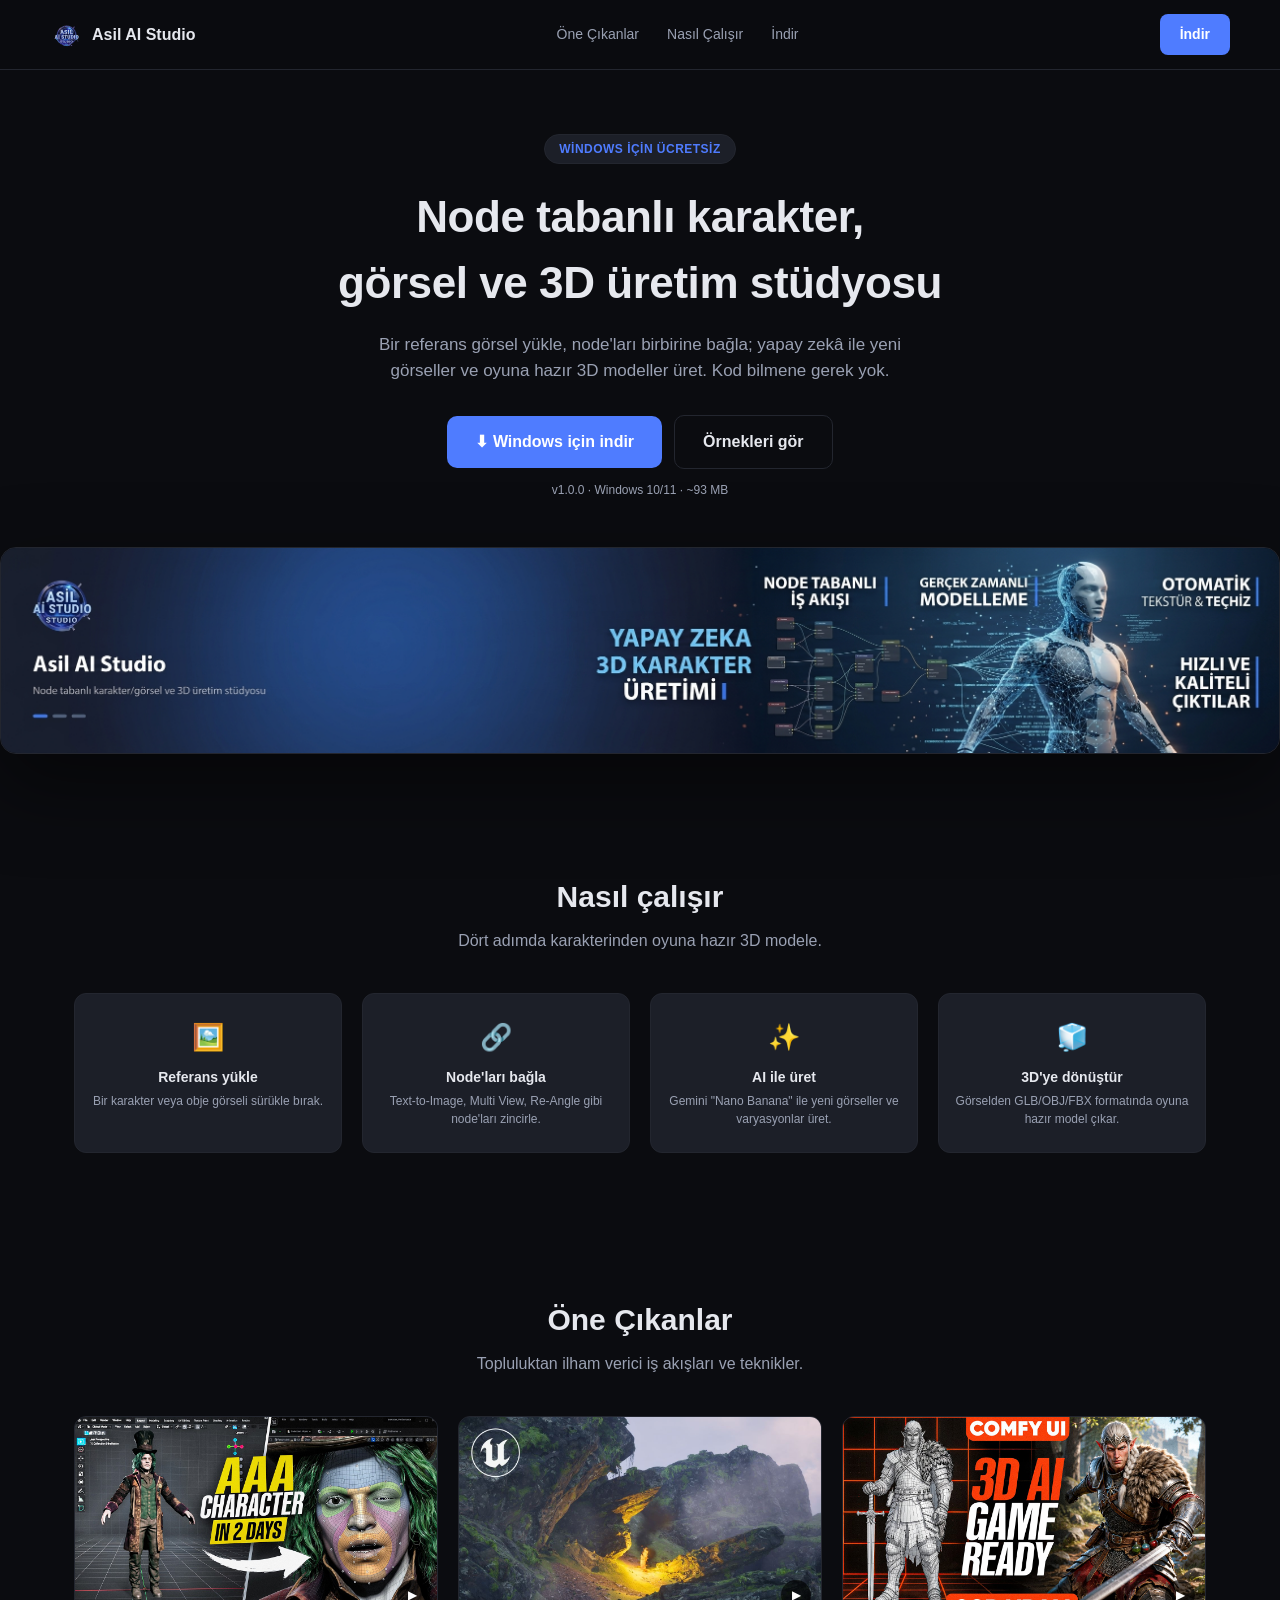
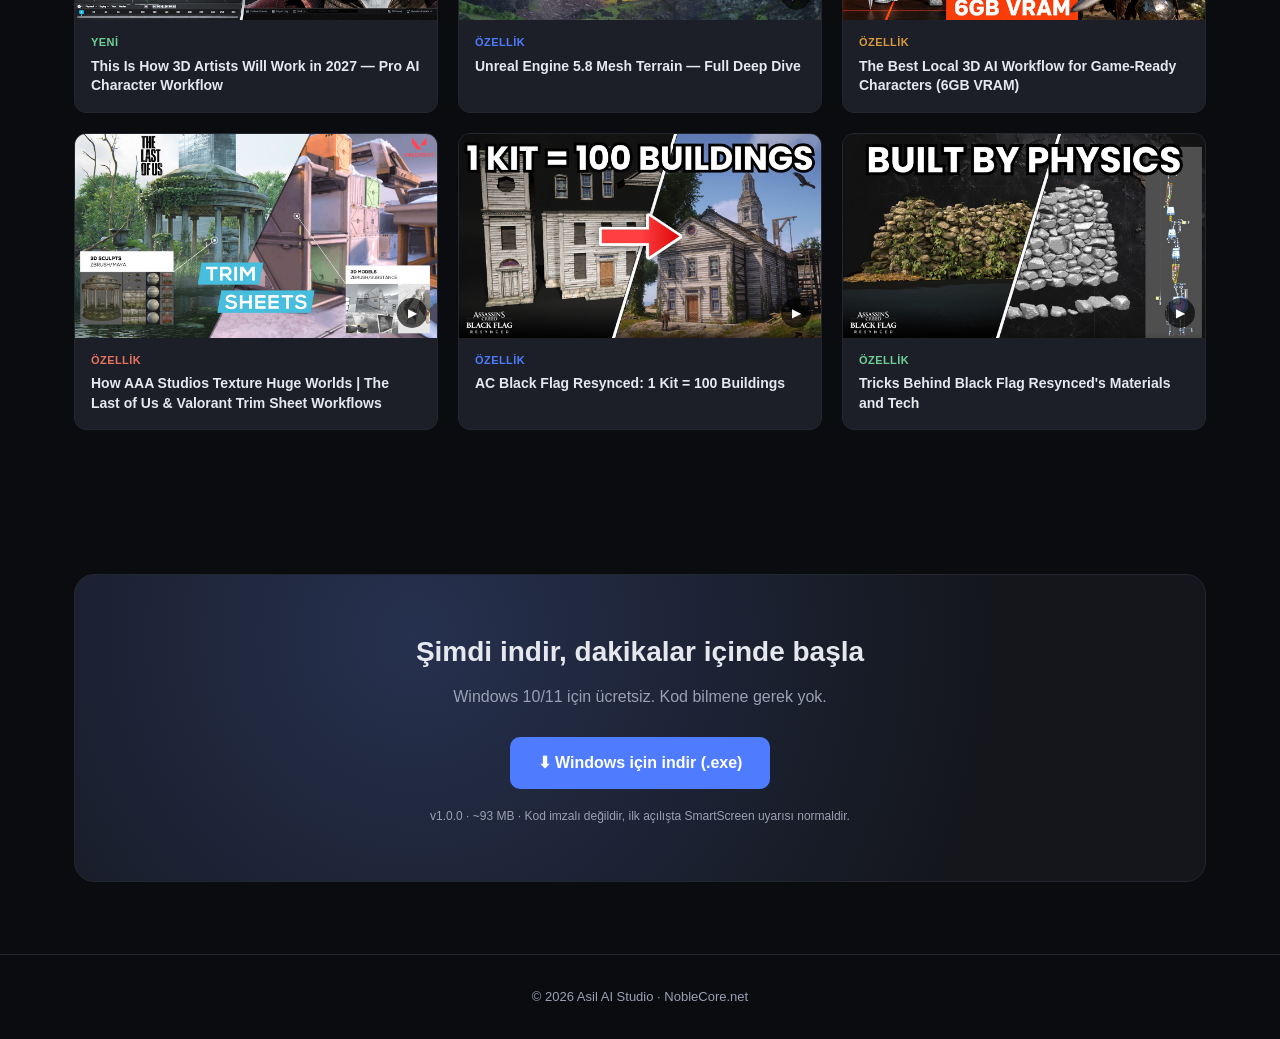
==== index.html @ 79af0b23 "NobleCore.net tanitim sitesi" ====
<!doctype html>
<html lang="tr">
<head>
  <meta charset="UTF-8" />
  <meta name="viewport" content="width=device-width, initial-scale=1.0" />
  <title>Asil AI Studio — NobleCore</title>
  <meta name="description" content="Node tabanlı karakter/görsel ve 3D üretim stüdyosu. Asil AI Studio'yu Windows için ücretsiz indir." />
  <link rel="icon" href="assets/logo.png" />
  <style>
    :root {
      --bg: #0b0c10;
      --bg-alt: #14161c;
      --card: #1c1f28;
      --border: #23262f;
      --text: #e6e8ee;
      --text-muted: #9aa1b3;
      --accent: #4f7cff;
      --accent-hover: #3d69f0;
    }

    * {
      box-sizing: border-box;
    }

    body {
      margin: 0;
      background: var(--bg);
      color: var(--text);
      font-family: 'Segoe UI', -apple-system, BlinkMacSystemFont, Roboto, sans-serif;
      line-height: 1.5;
    }

    a {
      color: inherit;
    }

    .container {
      max-width: 1180px;
      margin: 0 auto;
      padding: 0 24px;
    }

    /* ---- Header ---- */

    header {
      position: sticky;
      top: 0;
      z-index: 10;
      background: rgba(11, 12, 16, 0.85);
      backdrop-filter: blur(10px);
      border-bottom: 1px solid var(--border);
    }

    .nav {
      display: flex;
      align-items: center;
      justify-content: space-between;
      padding: 14px 0;
    }

    .brand {
      display: flex;
      align-items: center;
      gap: 10px;
      font-weight: 700;
      font-size: 16px;
      text-decoration: none;
    }

    .brand img {
      width: 32px;
      height: 32px;
      border-radius: 8px;
      object-fit: contain;
    }

    .nav-links {
      display: flex;
      align-items: center;
      gap: 28px;
      font-size: 14px;
      color: var(--text-muted);
    }

    .nav-links a {
      text-decoration: none;
    }

    .nav-links a:hover {
      color: var(--text);
    }

    .btn {
      display: inline-flex;
      align-items: center;
      gap: 8px;
      padding: 10px 20px;
      border-radius: 8px;
      background: var(--accent);
      color: white;
      font-weight: 600;
      font-size: 14px;
      text-decoration: none;
      border: none;
      cursor: pointer;
      transition: background 0.15s ease;
    }

    .btn:hover {
      background: var(--accent-hover);
    }

    .btn-lg {
      padding: 14px 28px;
      font-size: 16px;
      border-radius: 10px;
    }

    .btn-outline {
      background: transparent;
      border: 1px solid var(--border);
      color: var(--text);
    }

    .btn-outline:hover {
      background: var(--card);
    }

    /* ---- Hero ---- */

    .hero {
      padding: 64px 0 48px;
      text-align: center;
    }

    .hero-eyebrow {
      display: inline-block;
      padding: 5px 14px;
      border-radius: 999px;
      background: var(--card);
      border: 1px solid var(--border);
      color: var(--accent);
      font-size: 12px;
      font-weight: 700;
      letter-spacing: 0.04em;
      text-transform: uppercase;
      margin-bottom: 20px;
    }

    .hero h1 {
      font-size: 44px;
      font-weight: 800;
      margin: 0 0 16px;
      letter-spacing: -0.01em;
    }

    .hero p {
      max-width: 560px;
      margin: 0 auto 32px;
      color: var(--text-muted);
      font-size: 17px;
    }

    .hero-actions {
      display: flex;
      align-items: center;
      justify-content: center;
      gap: 12px;
      flex-wrap: wrap;
      margin-bottom: 12px;
    }

    .hero-note {
      font-size: 12px;
      color: var(--text-muted);
    }

    .hero-banner-wrap {
      margin-top: 48px;
      border-radius: 16px;
      overflow: hidden;
      border: 1px solid var(--border);
      box-shadow: 0 30px 80px rgba(0, 0, 0, 0.5);
    }

    .hero-banner-wrap img {
      display: block;
      width: 100%;
      height: auto;
    }

    /* ---- Features ---- */

    .section {
      padding: 72px 0;
    }

    .section-header {
      text-align: center;
      margin-bottom: 40px;
    }

    .section-header h2 {
      font-size: 30px;
      margin: 0 0 10px;
    }

    .section-header p {
      color: var(--text-muted);
      margin: 0;
    }

    .feature-grid {
      display: grid;
      grid-template-columns: repeat(3, 1fr);
      gap: 20px;
    }

    .feature-card {
      display: block;
      background: var(--card);
      border: 1px solid var(--border);
      border-radius: 12px;
      overflow: hidden;
      text-decoration: none;
      transition: transform 0.15s ease, border-color 0.15s ease;
    }

    .feature-card:hover {
      transform: translateY(-3px);
      border-color: #3a3f4e;
    }

    .feature-thumb {
      position: relative;
      aspect-ratio: 16 / 9;
      background: var(--bg-alt);
    }

    .feature-thumb img {
      width: 100%;
      height: 100%;
      object-fit: cover;
      display: block;
    }

    .feature-play {
      position: absolute;
      right: 10px;
      bottom: 10px;
      width: 30px;
      height: 30px;
      border-radius: 50%;
      background: rgba(0, 0, 0, 0.65);
      color: white;
      display: flex;
      align-items: center;
      justify-content: center;
      font-size: 12px;
    }

    .feature-body {
      padding: 14px 16px 16px;
    }

    .feature-tag {
      font-size: 11px;
      font-weight: 700;
      text-transform: uppercase;
      letter-spacing: 0.04em;
      margin-bottom: 6px;
    }

    .feature-title {
      font-size: 14px;
      font-weight: 600;
      line-height: 1.4;
    }

    /* ---- Workflow strip ---- */

    .strip {
      display: grid;
      grid-template-columns: repeat(4, 1fr);
      gap: 20px;
      text-align: center;
    }

    .strip-item {
      padding: 24px 16px;
      background: var(--card);
      border: 1px solid var(--border);
      border-radius: 12px;
    }

    .strip-item-icon {
      font-size: 26px;
      margin-bottom: 10px;
    }

    .strip-item-title {
      font-weight: 700;
      font-size: 14px;
      margin-bottom: 4px;
    }

    .strip-item-desc {
      font-size: 12px;
      color: var(--text-muted);
      line-height: 1.5;
    }

    /* ---- Download CTA ---- */

    .cta {
      background: radial-gradient(circle at 30% 20%, #26314f 0%, #14161c 70%);
      border: 1px solid var(--border);
      border-radius: 20px;
      padding: 56px 40px;
      text-align: center;
    }

    .cta h2 {
      font-size: 28px;
      margin: 0 0 12px;
    }

    .cta p {
      color: var(--text-muted);
      margin: 0 0 28px;
    }

    .platform-note {
      margin-top: 18px;
      font-size: 12px;
      color: var(--text-muted);
    }

    /* ---- Footer ---- */

    footer {
      border-top: 1px solid var(--border);
      padding: 32px 0;
      text-align: center;
      color: var(--text-muted);
      font-size: 13px;
    }

    @media (max-width: 860px) {
      .feature-grid {
        grid-template-columns: repeat(2, 1fr);
      }
      .strip {
        grid-template-columns: repeat(2, 1fr);
      }
      .hero h1 {
        font-size: 32px;
      }
      .nav-links {
        display: none;
      }
    }

    @media (max-width: 520px) {
      .feature-grid {
        grid-template-columns: 1fr;
      }
      .strip {
        grid-template-columns: 1fr;
      }
    }
  </style>
</head>
<body>
  <header>
    <div class="container nav">
      <a class="brand" href="#top">
        <img src="assets/logo.png" alt="" />
        Asil AI Studio
      </a>
      <nav class="nav-links">
        <a href="#features">Öne Çıkanlar</a>
        <a href="#workflow">Nasıl Çalışır</a>
        <a href="#download">İndir</a>
      </nav>
      <a class="btn" href="#download">İndir</a>
    </div>
  </header>

  <main>
    <section class="hero" id="top">
      <span class="hero-eyebrow">Windows için ücretsiz</span>
      <h1>Node tabanlı karakter,<br />görsel ve 3D üretim stüdyosu</h1>
      <p>
        Bir referans görsel yükle, node'ları birbirine bağla; yapay zekâ ile yeni görseller ve oyuna hazır 3D
        modeller üret. Kod bilmene gerek yok.
      </p>
      <div class="hero-actions">
        <a class="btn btn-lg" href="#download">⬇ Windows için indir</a>
        <a class="btn btn-lg btn-outline" href="#features">Örnekleri gör</a>
      </div>
      <div class="hero-note">v1.0.0 · Windows 10/11 · ~93 MB</div>

      <div class="hero-banner-wrap">
        <img src="assets/hero-banner.jpg" alt="Asil AI Studio node tabanlı iş akışı" />
      </div>
    </section>

    <section class="section" id="workflow">
      <div class="container">
        <div class="section-header">
          <h2>Nasıl çalışır</h2>
          <p>Dört adımda karakterinden oyuna hazır 3D modele.</p>
        </div>
        <div class="strip">
          <div class="strip-item">
            <div class="strip-item-icon">🖼️</div>
            <div class="strip-item-title">Referans yükle</div>
            <div class="strip-item-desc">Bir karakter veya obje görseli sürükle bırak.</div>
          </div>
          <div class="strip-item">
            <div class="strip-item-icon">🔗</div>
            <div class="strip-item-title">Node'ları bağla</div>
            <div class="strip-item-desc">Text-to-Image, Multi View, Re-Angle gibi node'ları zincirle.</div>
          </div>
          <div class="strip-item">
            <div class="strip-item-icon">✨</div>
            <div class="strip-item-title">AI ile üret</div>
            <div class="strip-item-desc">Gemini "Nano Banana" ile yeni görseller ve varyasyonlar üret.</div>
          </div>
          <div class="strip-item">
            <div class="strip-item-icon">🧊</div>
            <div class="strip-item-title">3D'ye dönüştür</div>
            <div class="strip-item-desc">Görselden GLB/OBJ/FBX formatında oyuna hazır model çıkar.</div>
          </div>
        </div>
      </div>
    </section>

    <section class="section" id="features">
      <div class="container">
        <div class="section-header">
          <h2>Öne Çıkanlar</h2>
          <p>Topluluktan ilham verici iş akışları ve teknikler.</p>
        </div>
        <div class="feature-grid">
          <a class="feature-card" href="https://www.youtube.com/watch?v=0TGkhdMI3tc" target="_blank" rel="noopener">
            <div class="feature-thumb">
              <img src="assets/feature-gorsel-uretim.jpg" alt="" />
              <span class="feature-play">▶</span>
            </div>
            <div class="feature-body">
              <div class="feature-tag" style="color:#6fcf97">YENİ</div>
              <div class="feature-title">This Is How 3D Artists Will Work in 2027 — Pro AI Character Workflow</div>
            </div>
          </a>
          <a class="feature-card" href="https://www.youtube.com/watch?v=JzQrUAVPmr4" target="_blank" rel="noopener">
            <div class="feature-thumb">
              <img src="assets/feature-multiview.jpg" alt="" />
              <span class="feature-play">▶</span>
            </div>
            <div class="feature-body">
              <div class="feature-tag" style="color:#4f7cff">ÖZELLİK</div>
              <div class="feature-title">Unreal Engine 5.8 Mesh Terrain — Full Deep Dive</div>
            </div>
          </a>
          <a class="feature-card" href="https://www.youtube.com/watch?v=Ff_tdMsndzQ" target="_blank" rel="noopener">
            <div class="feature-thumb">
              <img src="assets/feature-image-to-3d.jpg" alt="" />
              <span class="feature-play">▶</span>
            </div>
            <div class="feature-body">
              <div class="feature-tag" style="color:#d99a3c">ÖZELLİK</div>
              <div class="feature-title">The Best Local 3D AI Workflow for Game-Ready Characters (6GB VRAM)</div>
            </div>
          </a>
          <a class="feature-card" href="https://www.youtube.com/watch?v=Jn9Zl5SO4EU" target="_blank" rel="noopener">
            <div class="feature-thumb">
              <img src="assets/feature-texture-trim-sheet.jpg" alt="" />
              <span class="feature-play">▶</span>
            </div>
            <div class="feature-body">
              <div class="feature-tag" style="color:#e8735f">ÖZELLİK</div>
              <div class="feature-title">How AAA Studios Texture Huge Worlds | The Last of Us & Valorant Trim Sheet Workflows</div>
            </div>
          </a>
          <a class="feature-card" href="https://www.youtube.com/watch?v=AR4V-MVv4rw" target="_blank" rel="noopener">
            <div class="feature-thumb">
              <img src="assets/feature-ac-blackflag-kit.jpg" alt="" />
              <span class="feature-play">▶</span>
            </div>
            <div class="feature-body">
              <div class="feature-tag" style="color:#4f7cff">ÖZELLİK</div>
              <div class="feature-title">AC Black Flag Resynced: 1 Kit = 100 Buildings</div>
            </div>
          </a>
          <a class="feature-card" href="https://www.youtube.com/watch?v=MF_wkqanBFI" target="_blank" rel="noopener">
            <div class="feature-thumb">
              <img src="assets/feature-blackflag-materials-tech.jpg" alt="" />
              <span class="feature-play">▶</span>
            </div>
            <div class="feature-body">
              <div class="feature-tag" style="color:#6fcf97">ÖZELLİK</div>
              <div class="feature-title">Tricks Behind Black Flag Resynced's Materials and Tech</div>
            </div>
          </a>
        </div>
      </div>
    </section>

    <section class="section" id="download">
      <div class="container">
        <div class="cta">
          <h2>Şimdi indir, dakikalar içinde başla</h2>
          <p>Windows 10/11 için ücretsiz. Kod bilmene gerek yok.</p>
          <a class="btn btn-lg" id="download-btn" href="#" download>⬇ Windows için indir (.exe)</a>
          <div class="platform-note">v1.0.0 · ~93 MB · Kod imzalı değildir, ilk açılışta SmartScreen uyarısı normaldir.</div>
        </div>
      </div>
    </section>
  </main>

  <footer>
    <div class="container">© 2026 Asil AI Studio · NobleCore.net</div>
  </footer>

  <script>
    // TODO: .exe yüklendiği yere göre burayı güncelle (örn. GitHub Releases linki).
    document.getElementById('download-btn').addEventListener('click', function (e) {
      if (this.getAttribute('href') === '#') {
        e.preventDefault()
        alert('İndirme linki henüz eklenmedi.')
      }
    })
  </script>
</body>
</html>
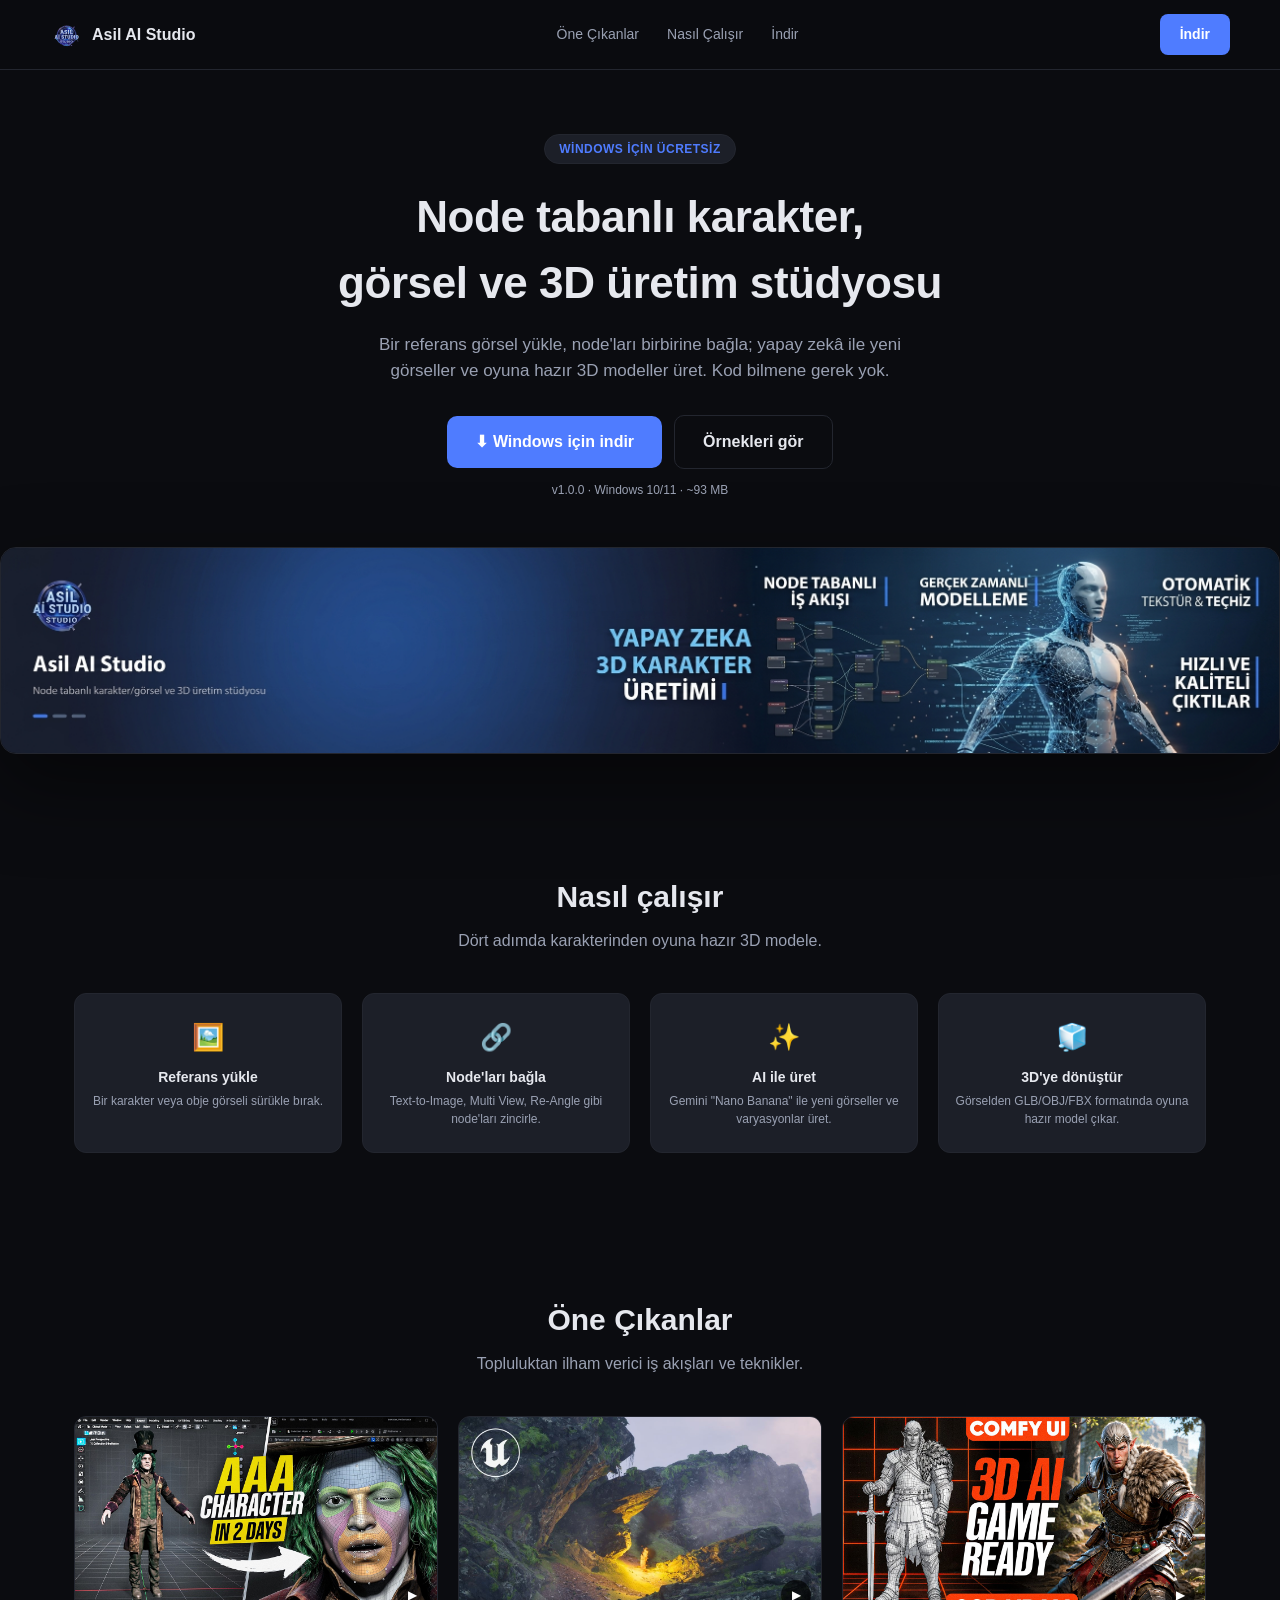
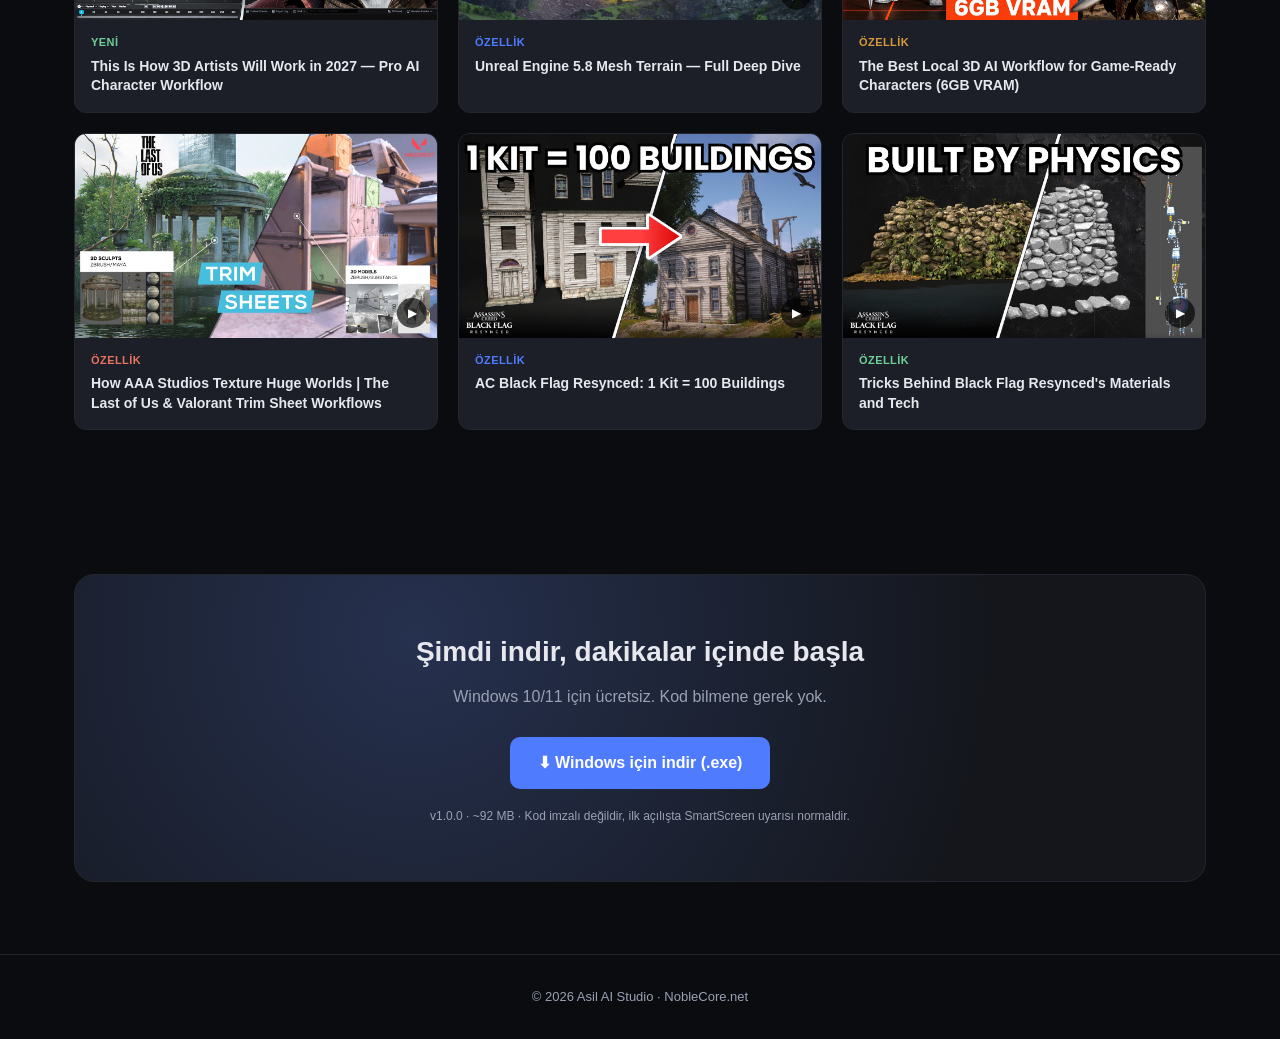
==== commit b5b62cd8: "Indirme butonunu gercek GitHub Release linkine bagla" ====
--- a/index.html
+++ b/index.html
@@ -513,8 +513,8 @@
         <div class="cta">
           <h2>Şimdi indir, dakikalar içinde başla</h2>
           <p>Windows 10/11 için ücretsiz. Kod bilmene gerek yok.</p>
-          <a class="btn btn-lg" id="download-btn" href="#" download>⬇ Windows için indir (.exe)</a>
-          <div class="platform-note">v1.0.0 · ~93 MB · Kod imzalı değildir, ilk açılışta SmartScreen uyarısı normaldir.</div>
+          <a class="btn btn-lg" id="download-btn" href="https://github.com/Lethe92/NobleCore-Site/releases/download/v1.0.0/Asil.AI.Studio.Setup.1.0.0.exe" download>⬇ Windows için indir (.exe)</a>
+          <div class="platform-note">v1.0.0 · ~92 MB · Kod imzalı değildir, ilk açılışta SmartScreen uyarısı normaldir.</div>
         </div>
       </div>
     </section>
@@ -523,15 +523,5 @@
   <footer>
     <div class="container">© 2026 Asil AI Studio · NobleCore.net</div>
   </footer>
-
-  <script>
-    // TODO: .exe yüklendiği yere göre burayı güncelle (örn. GitHub Releases linki).
-    document.getElementById('download-btn').addEventListener('click', function (e) {
-      if (this.getAttribute('href') === '#') {
-        e.preventDefault()
-        alert('İndirme linki henüz eklenmedi.')
-      }
-    })
-  </script>
 </body>
 </html>
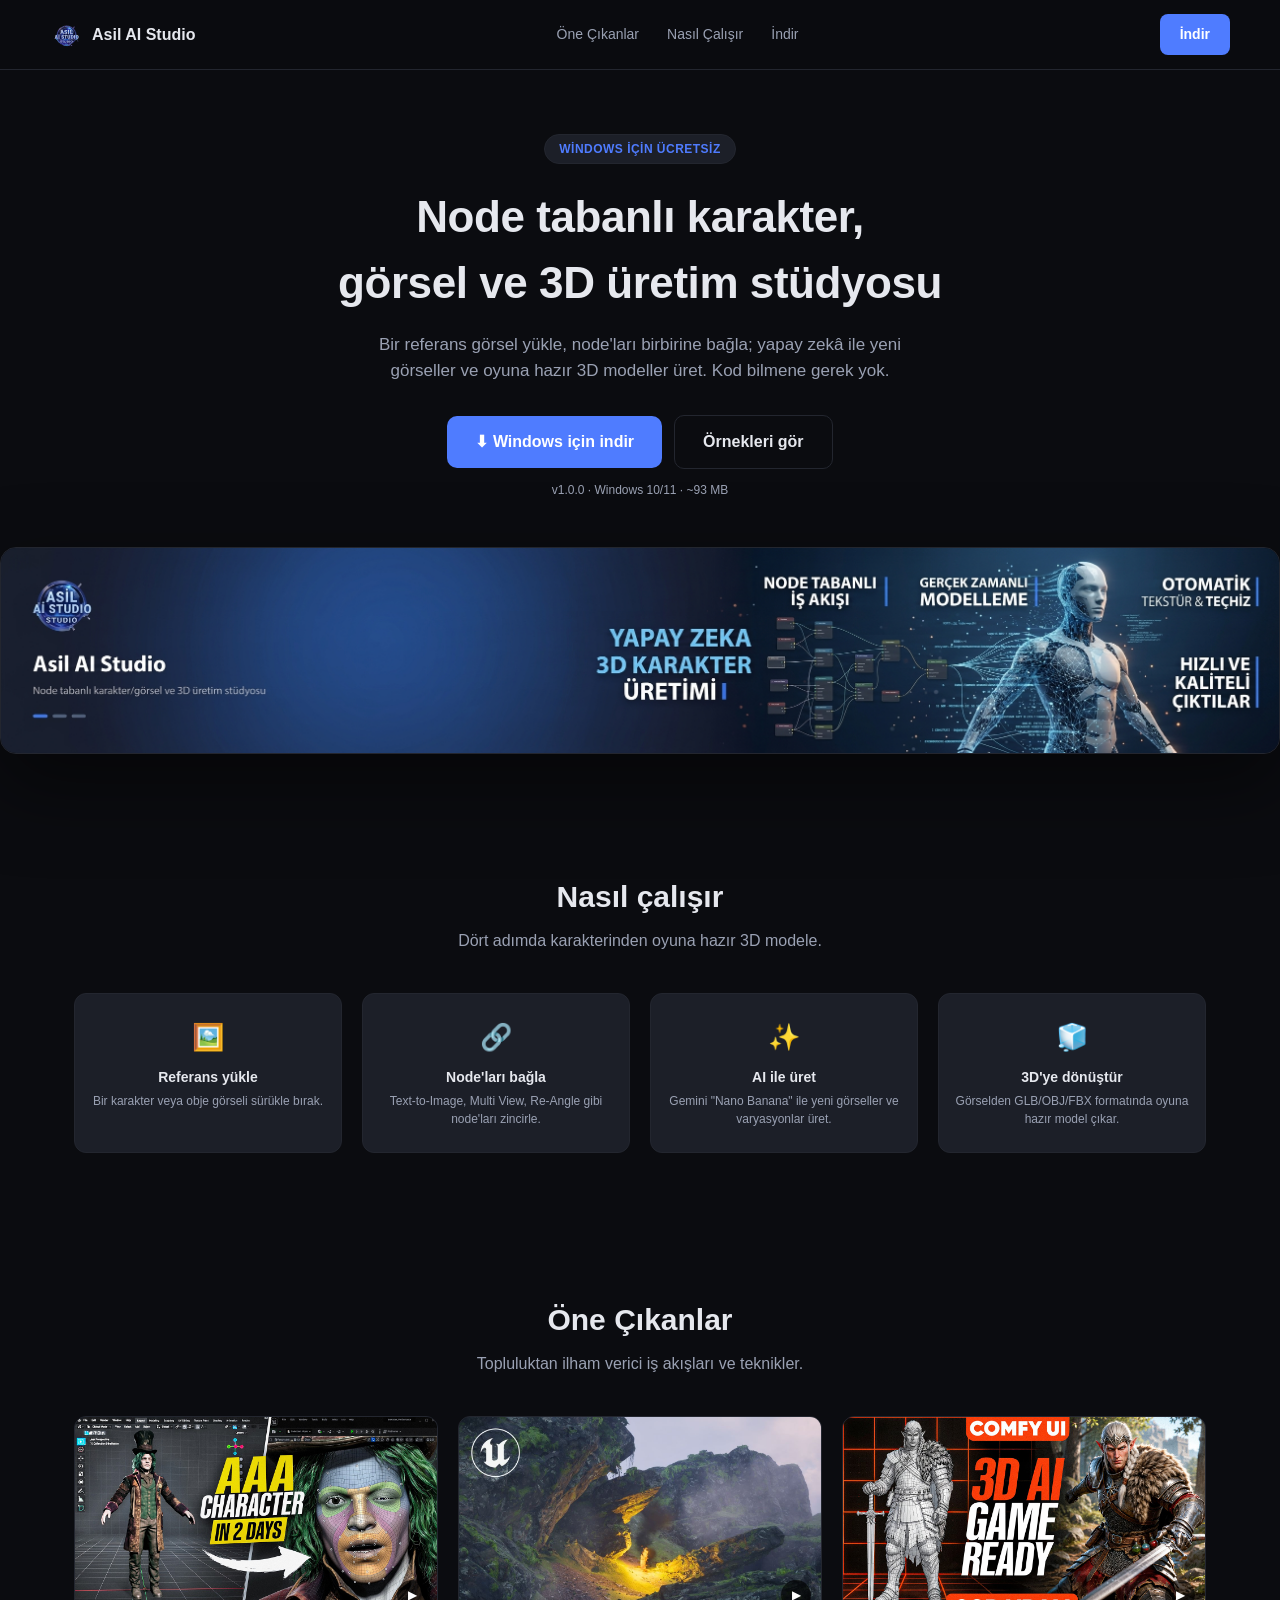
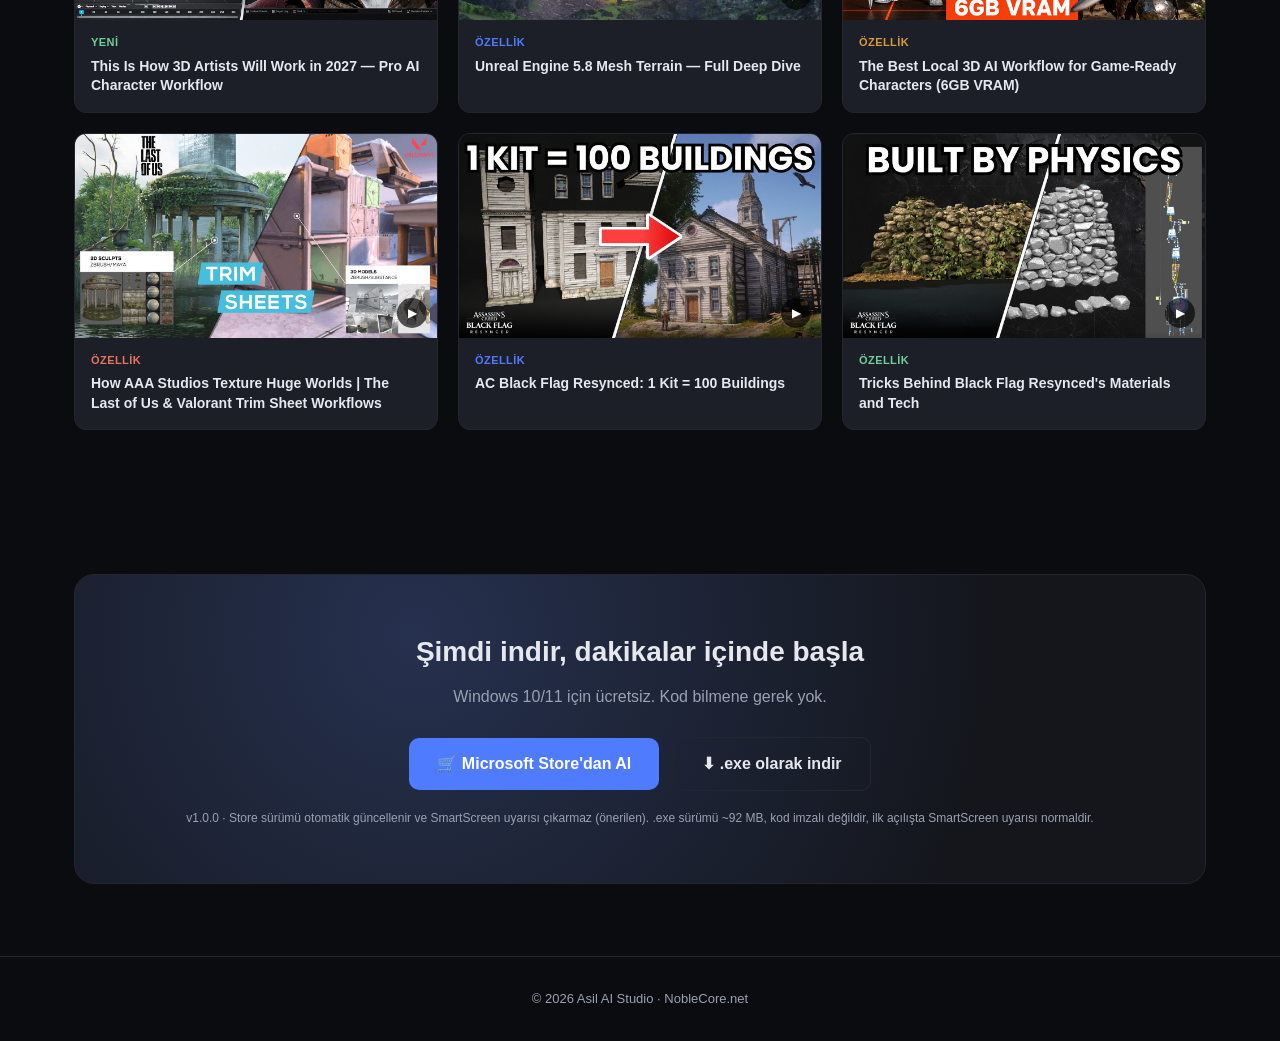
==== commit 8bdff066: "Microsoft Store indirme butonu eklendi (onerilen secenek) NobleCore Store sertifikasyonu gectigi ici" ====
--- a/index.html
+++ b/index.html
@@ -334,6 +334,14 @@
       margin-top: 18px;
       font-size: 12px;
       color: var(--text-muted);
+    }
+
+    .cta-actions {
+      display: flex;
+      align-items: center;
+      justify-content: center;
+      gap: 14px;
+      flex-wrap: wrap;
     }
 
     /* ---- Footer ---- */
@@ -513,8 +521,11 @@
         <div class="cta">
           <h2>Şimdi indir, dakikalar içinde başla</h2>
           <p>Windows 10/11 için ücretsiz. Kod bilmene gerek yok.</p>
-          <a class="btn btn-lg" id="download-btn" href="https://github.com/Lethe92/NobleCore-Site/releases/download/v1.0.0/Asil.AI.Studio.Setup.1.0.0.exe" download>⬇ Windows için indir (.exe)</a>
-          <div class="platform-note">v1.0.0 · ~92 MB · Kod imzalı değildir, ilk açılışta SmartScreen uyarısı normaldir.</div>
+          <div class="cta-actions">
+            <a class="btn btn-lg" id="store-btn" href="https://apps.microsoft.com/detail/9NKLQ2P3X6DZ" target="_blank" rel="noopener">🛒 Microsoft Store'dan Al</a>
+            <a class="btn btn-lg btn-outline" id="download-btn" href="https://github.com/Lethe92/NobleCore-Site/releases/download/v1.0.0/Asil.AI.Studio.Setup.1.0.0.exe" download>⬇ .exe olarak indir</a>
+          </div>
+          <div class="platform-note">v1.0.0 · Store sürümü otomatik güncellenir ve SmartScreen uyarısı çıkarmaz (önerilen). .exe sürümü ~92 MB, kod imzalı değildir, ilk açılışta SmartScreen uyarısı normaldir.</div>
         </div>
       </div>
     </section>
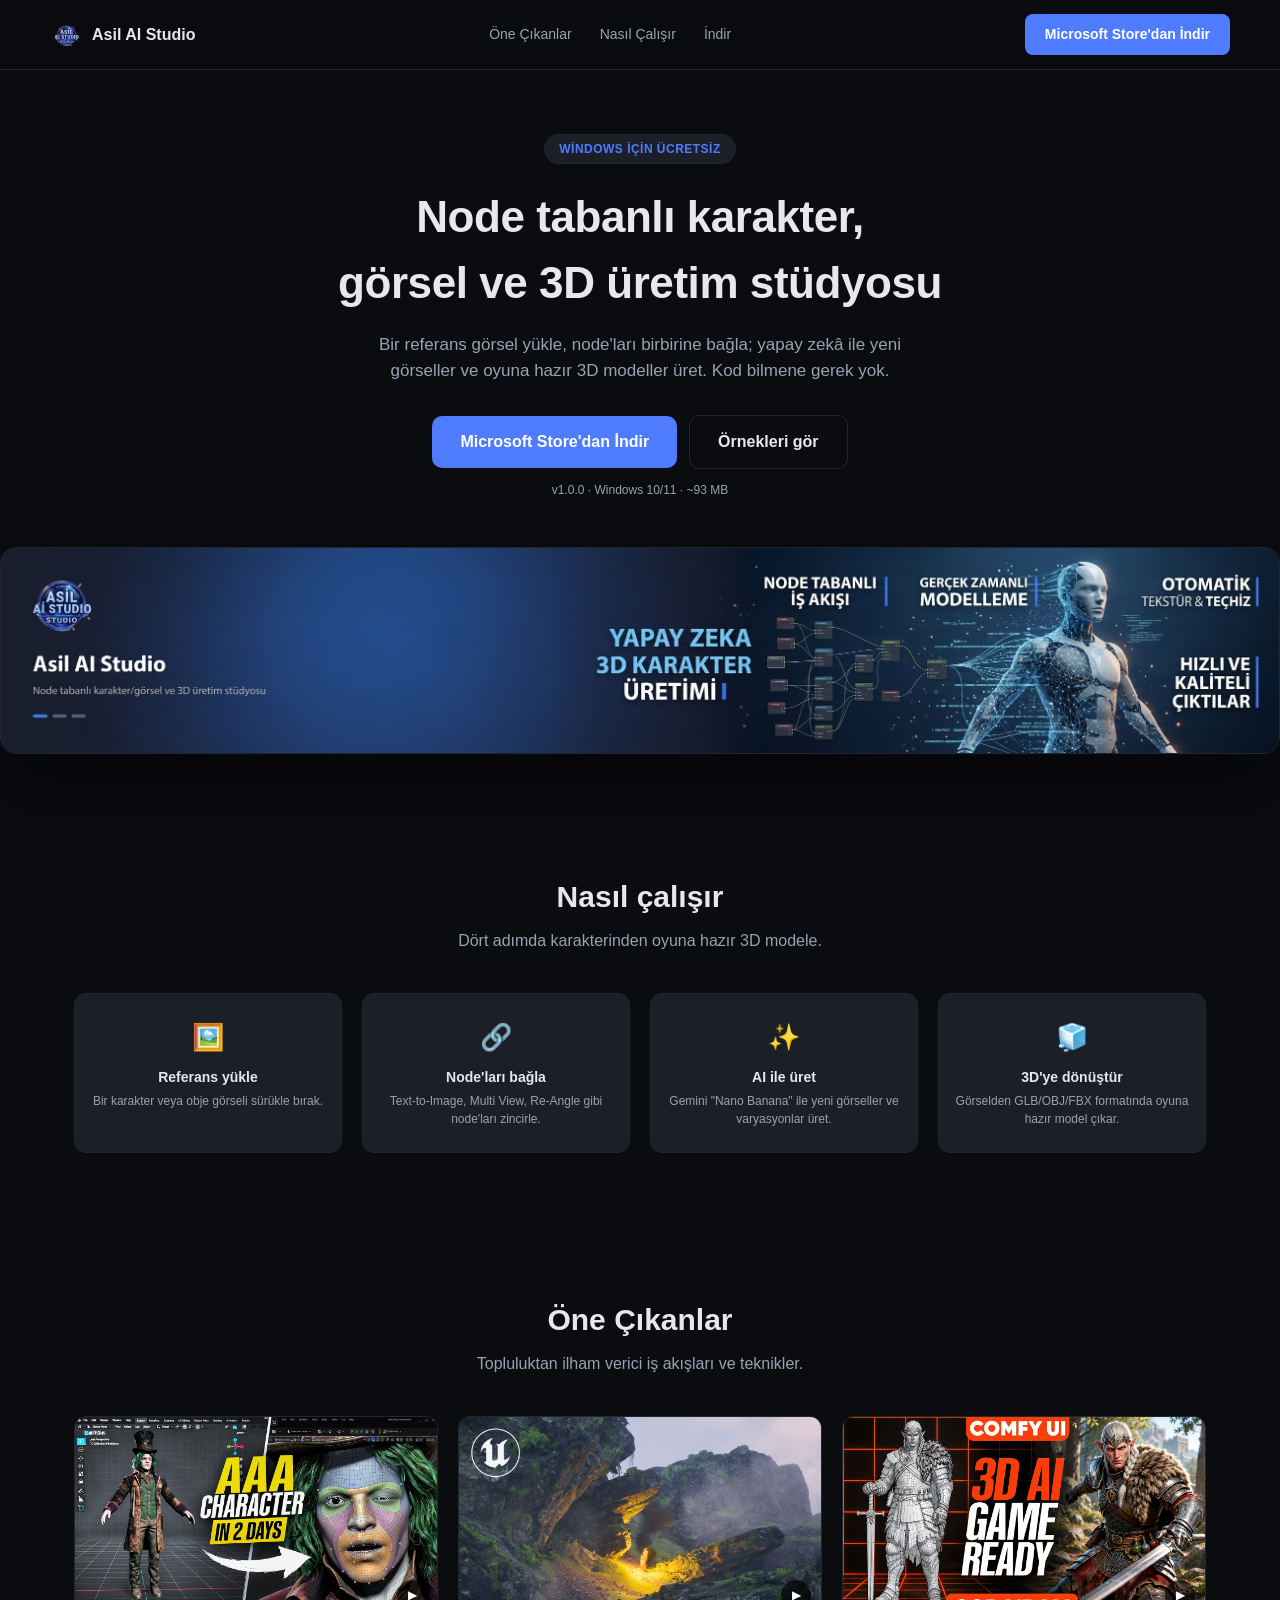
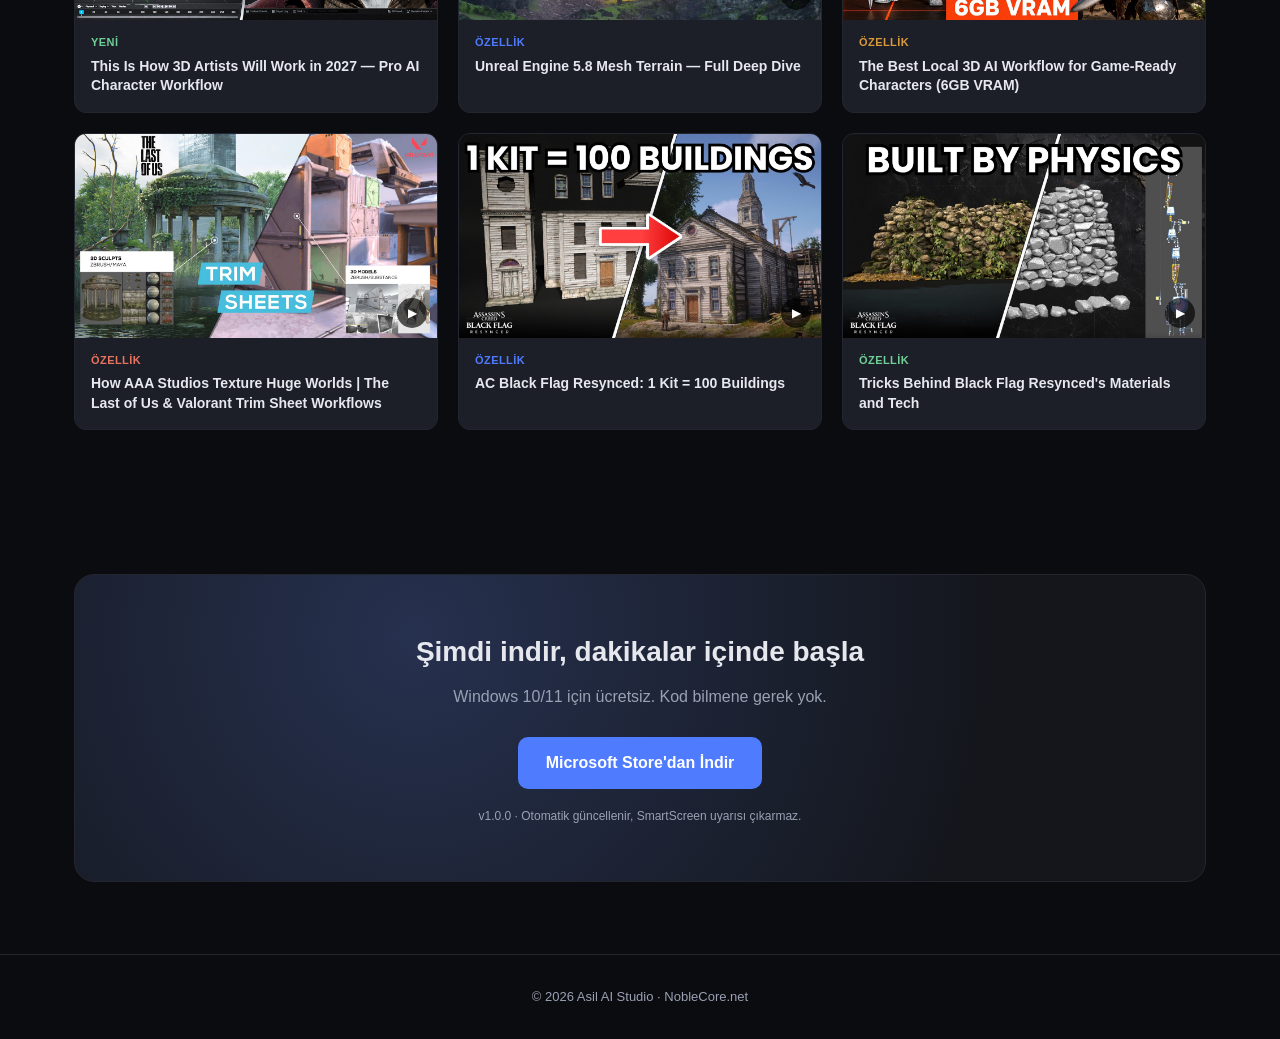
==== commit 0b0f664f: "Tum indirme butonlari Microsoft Store'a yonlendiriliyor, .exe kaldirildi Header, hero ve indirme bol" ====
--- a/index.html
+++ b/index.html
@@ -391,7 +391,7 @@
         <a href="#workflow">Nasıl Çalışır</a>
         <a href="#download">İndir</a>
       </nav>
-      <a class="btn" href="#download">İndir</a>
+      <a class="btn" href="https://apps.microsoft.com/detail/9NKLQ2P3X6DZ" target="_blank" rel="noopener">Microsoft Store'dan İndir</a>
     </div>
   </header>
 
@@ -404,7 +404,7 @@
         modeller üret. Kod bilmene gerek yok.
       </p>
       <div class="hero-actions">
-        <a class="btn btn-lg" href="#download">⬇ Windows için indir</a>
+        <a class="btn btn-lg" href="https://apps.microsoft.com/detail/9NKLQ2P3X6DZ" target="_blank" rel="noopener">Microsoft Store'dan İndir</a>
         <a class="btn btn-lg btn-outline" href="#features">Örnekleri gör</a>
       </div>
       <div class="hero-note">v1.0.0 · Windows 10/11 · ~93 MB</div>
@@ -522,10 +522,9 @@
           <h2>Şimdi indir, dakikalar içinde başla</h2>
           <p>Windows 10/11 için ücretsiz. Kod bilmene gerek yok.</p>
           <div class="cta-actions">
-            <a class="btn btn-lg" id="store-btn" href="https://apps.microsoft.com/detail/9NKLQ2P3X6DZ" target="_blank" rel="noopener">🛒 Microsoft Store'dan Al</a>
-            <a class="btn btn-lg btn-outline" id="download-btn" href="https://github.com/Lethe92/NobleCore-Site/releases/download/v1.0.0/Asil.AI.Studio.Setup.1.0.0.exe" download>⬇ .exe olarak indir</a>
+            <a class="btn btn-lg" id="store-btn" href="https://apps.microsoft.com/detail/9NKLQ2P3X6DZ" target="_blank" rel="noopener">Microsoft Store'dan İndir</a>
           </div>
-          <div class="platform-note">v1.0.0 · Store sürümü otomatik güncellenir ve SmartScreen uyarısı çıkarmaz (önerilen). .exe sürümü ~92 MB, kod imzalı değildir, ilk açılışta SmartScreen uyarısı normaldir.</div>
+          <div class="platform-note">v1.0.0 · Otomatik güncellenir, SmartScreen uyarısı çıkarmaz.</div>
         </div>
       </div>
     </section>
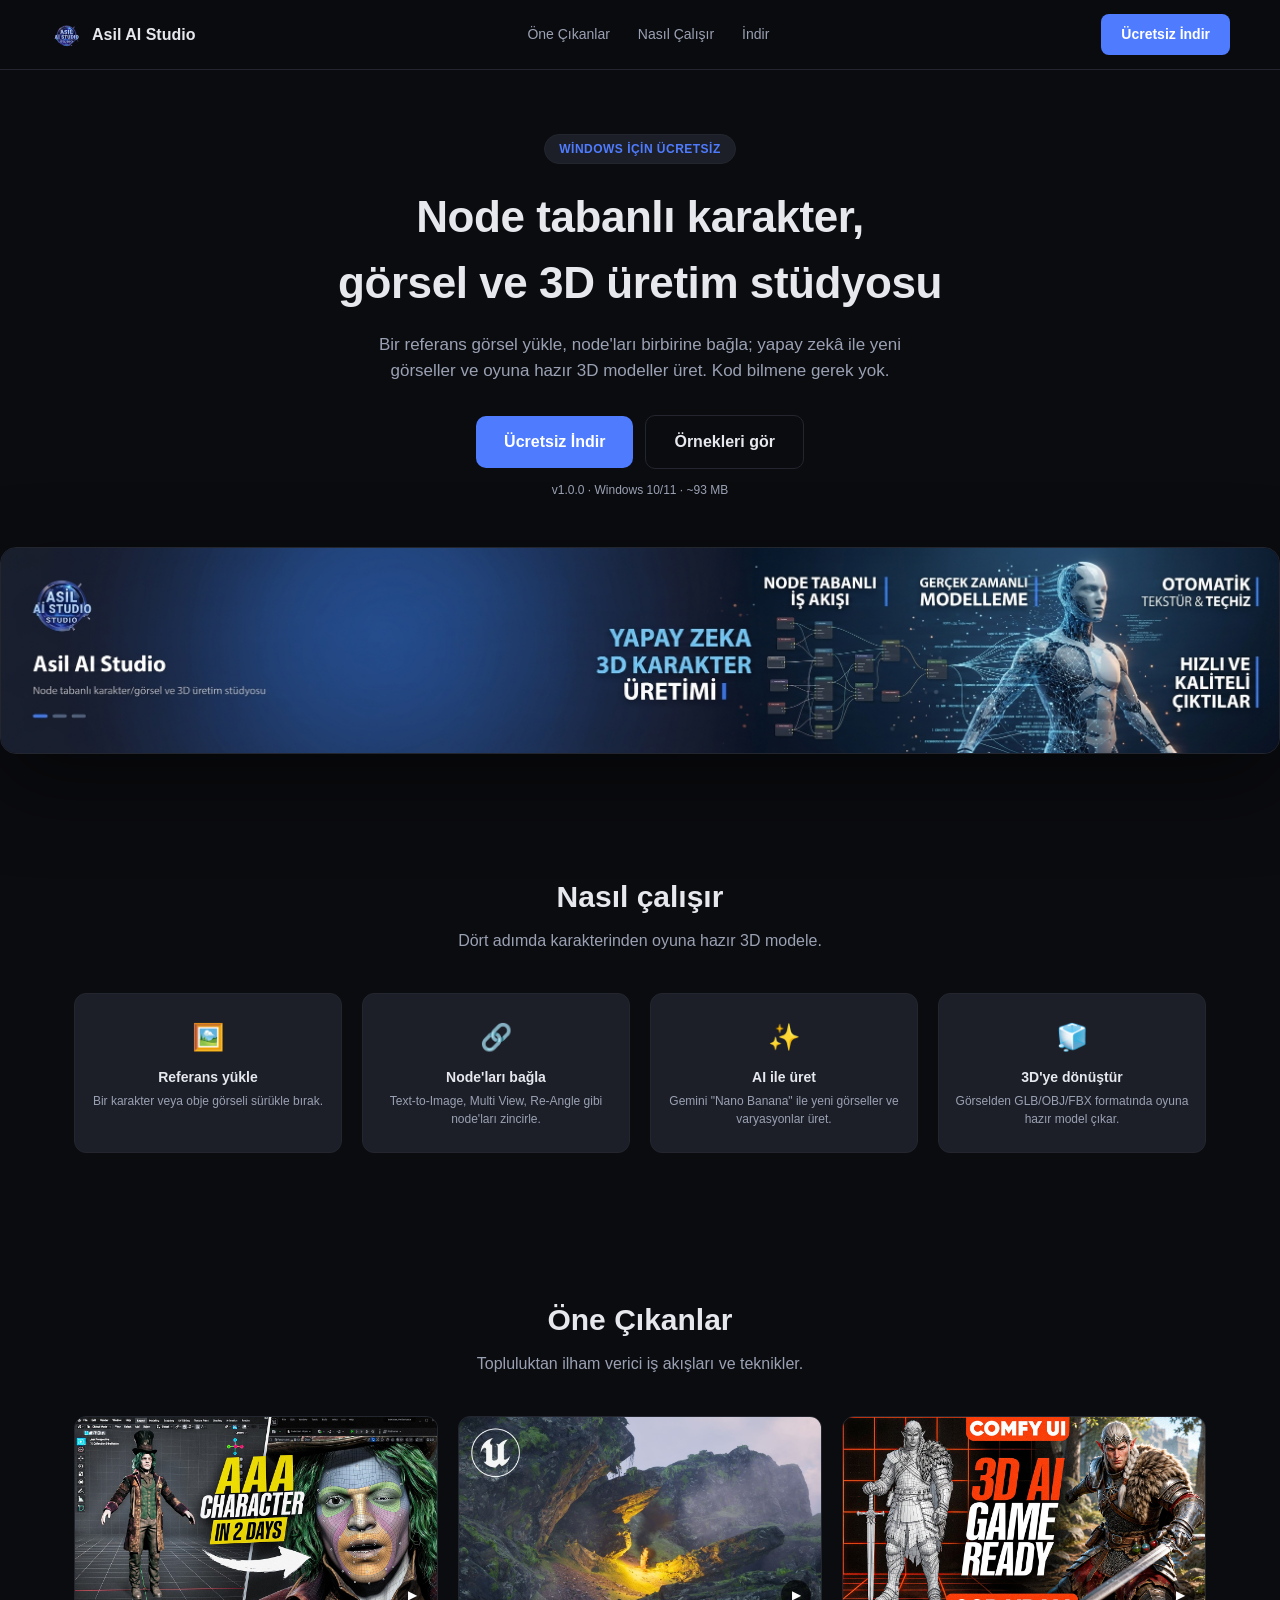
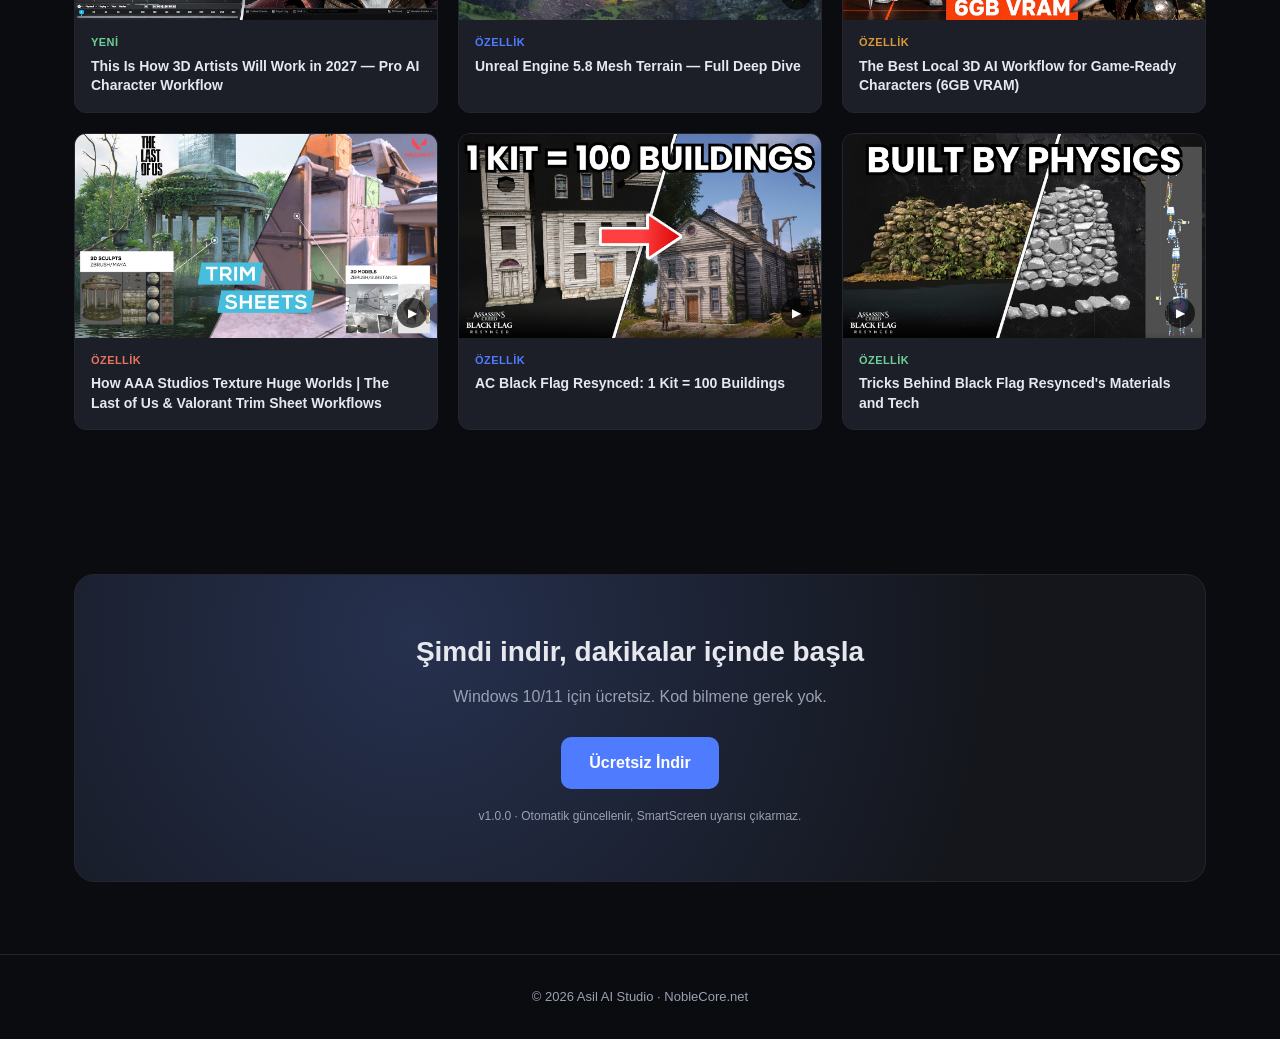
==== commit 91abeba7: "Indirme butonlari 'Ucretsiz Indir' olarak yeniden etiketlendi" ====
--- a/index.html
+++ b/index.html
@@ -391,7 +391,7 @@
         <a href="#workflow">Nasıl Çalışır</a>
         <a href="#download">İndir</a>
       </nav>
-      <a class="btn" href="https://apps.microsoft.com/detail/9NKLQ2P3X6DZ" target="_blank" rel="noopener">Microsoft Store'dan İndir</a>
+      <a class="btn" href="https://apps.microsoft.com/detail/9NKLQ2P3X6DZ" target="_blank" rel="noopener">Ücretsiz İndir</a>
     </div>
   </header>
 
@@ -404,7 +404,7 @@
         modeller üret. Kod bilmene gerek yok.
       </p>
       <div class="hero-actions">
-        <a class="btn btn-lg" href="https://apps.microsoft.com/detail/9NKLQ2P3X6DZ" target="_blank" rel="noopener">Microsoft Store'dan İndir</a>
+        <a class="btn btn-lg" href="https://apps.microsoft.com/detail/9NKLQ2P3X6DZ" target="_blank" rel="noopener">Ücretsiz İndir</a>
         <a class="btn btn-lg btn-outline" href="#features">Örnekleri gör</a>
       </div>
       <div class="hero-note">v1.0.0 · Windows 10/11 · ~93 MB</div>
@@ -522,7 +522,7 @@
           <h2>Şimdi indir, dakikalar içinde başla</h2>
           <p>Windows 10/11 için ücretsiz. Kod bilmene gerek yok.</p>
           <div class="cta-actions">
-            <a class="btn btn-lg" id="store-btn" href="https://apps.microsoft.com/detail/9NKLQ2P3X6DZ" target="_blank" rel="noopener">Microsoft Store'dan İndir</a>
+            <a class="btn btn-lg" id="store-btn" href="https://apps.microsoft.com/detail/9NKLQ2P3X6DZ" target="_blank" rel="noopener">Ücretsiz İndir</a>
           </div>
           <div class="platform-note">v1.0.0 · Otomatik güncellenir, SmartScreen uyarısı çıkarmaz.</div>
         </div>
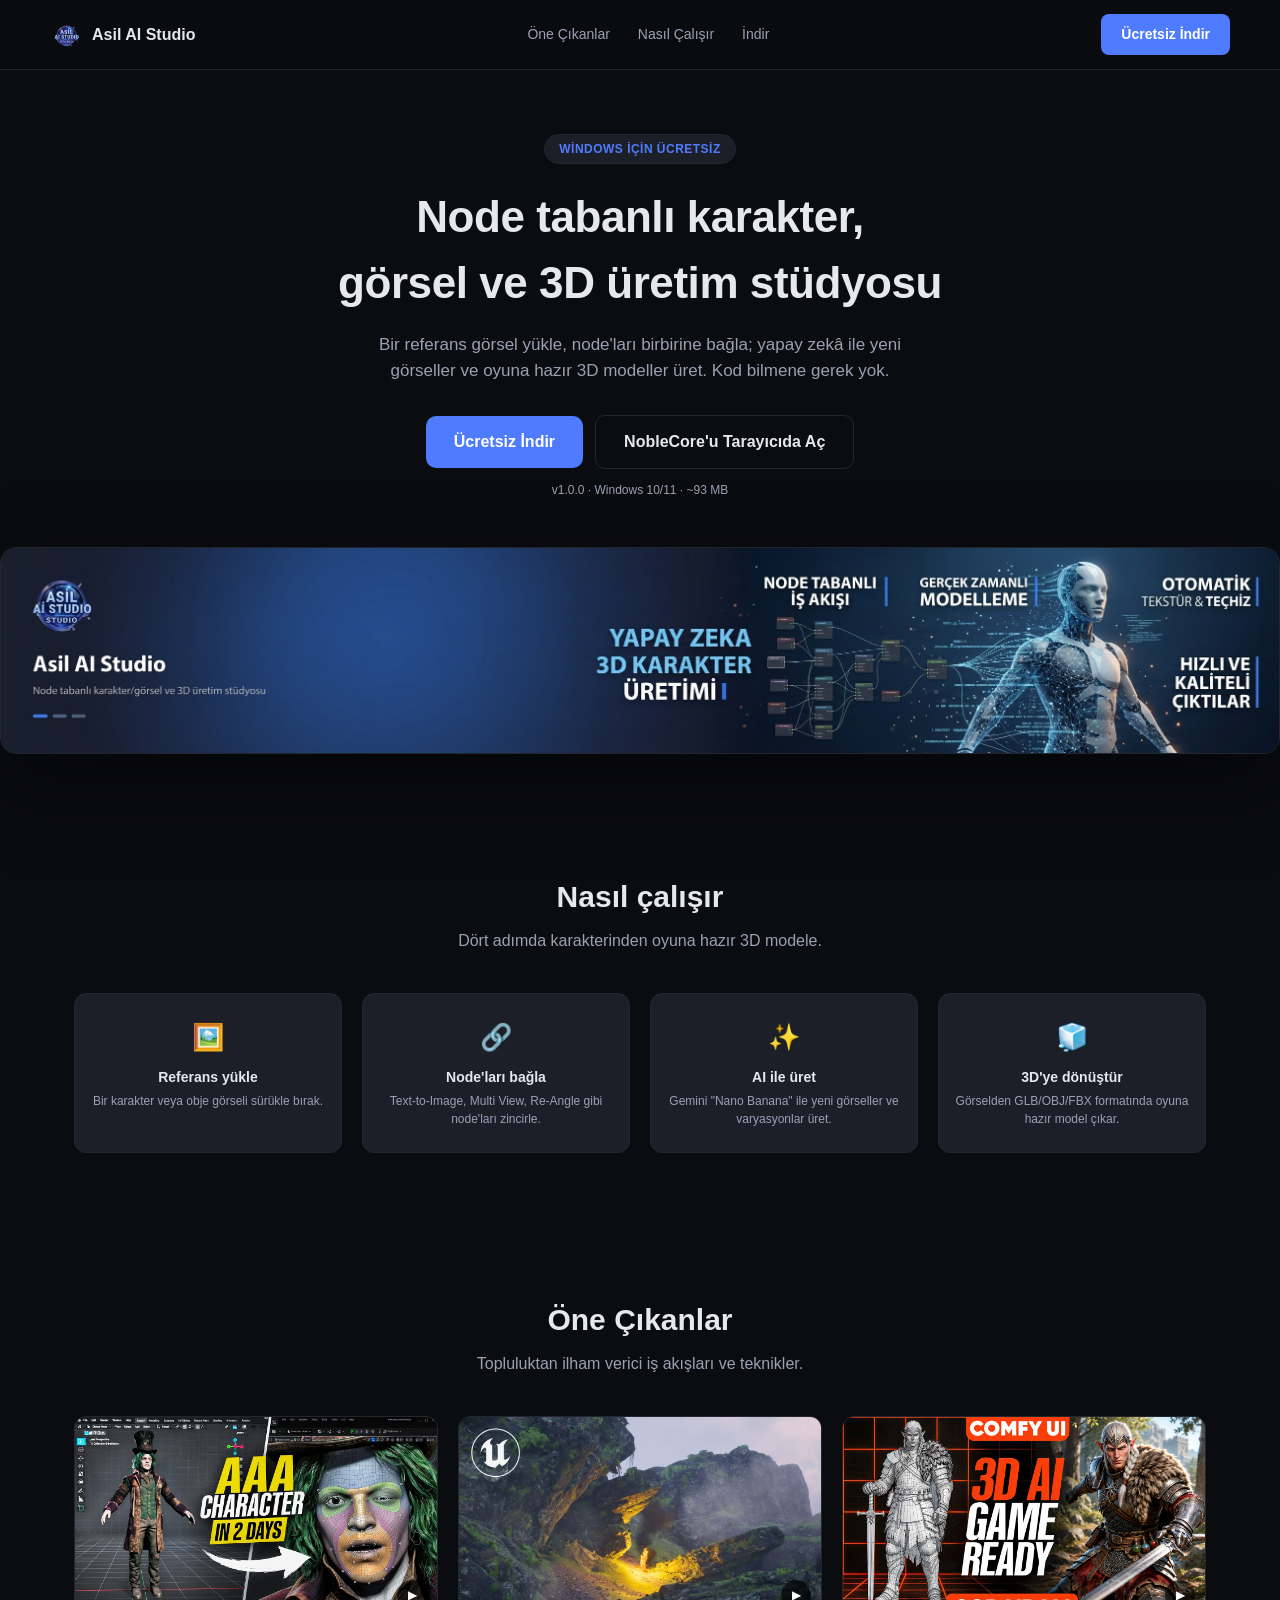
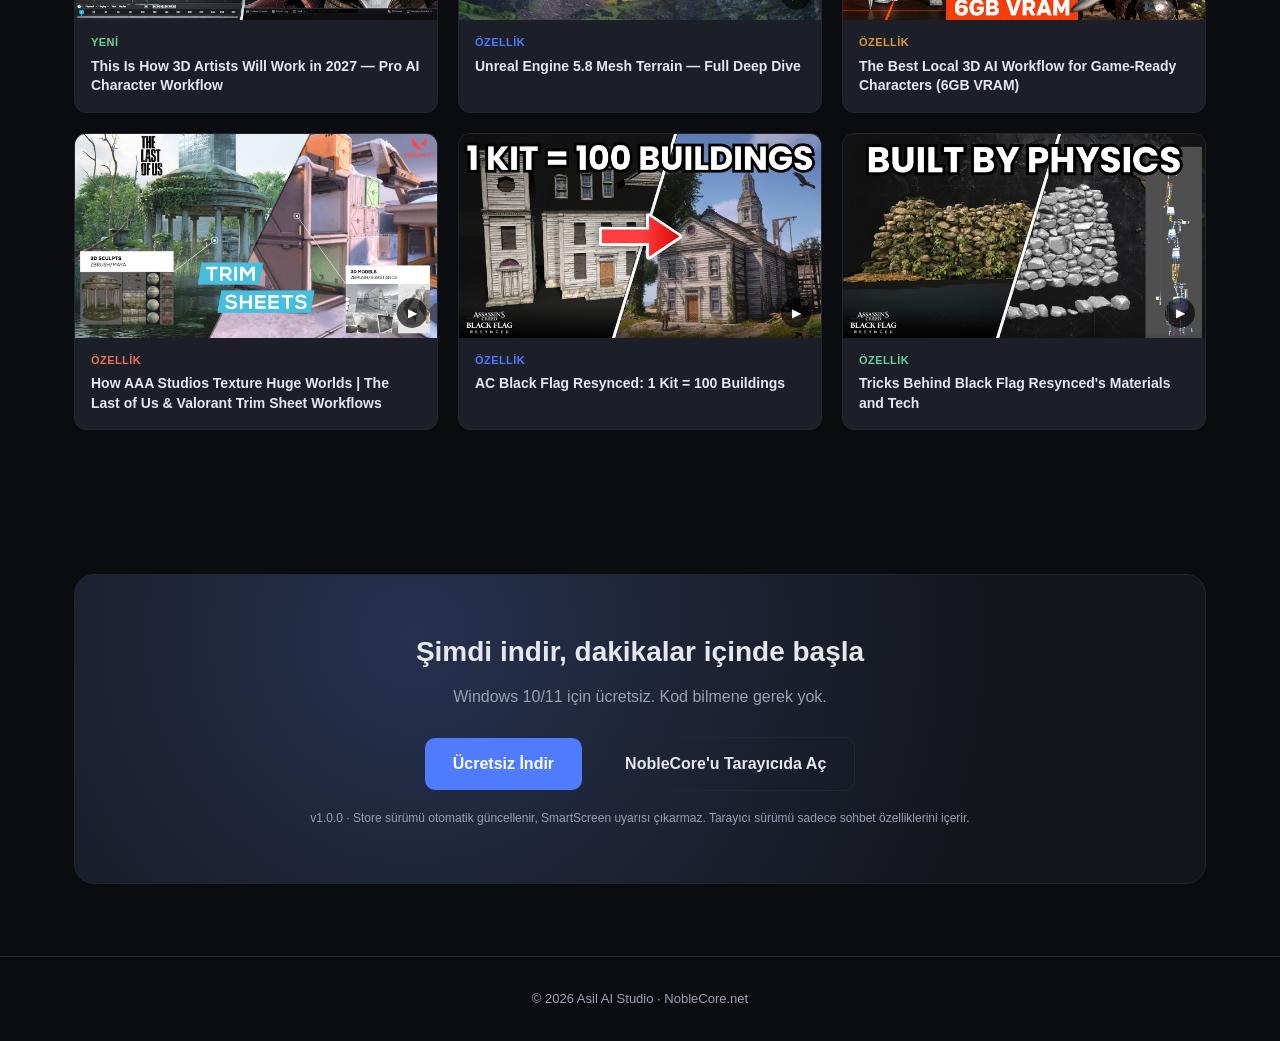
==== commit 7a5961d3: "NobleCore web sohbet istemcisi eklendi (noblecore.net/app) Sadece sohbet ozelliklerini iceren, dogru" ====
--- a/index.html
+++ b/index.html
@@ -405,7 +405,7 @@
       </p>
       <div class="hero-actions">
         <a class="btn btn-lg" href="https://apps.microsoft.com/detail/9NKLQ2P3X6DZ" target="_blank" rel="noopener">Ücretsiz İndir</a>
-        <a class="btn btn-lg btn-outline" href="#features">Örnekleri gör</a>
+        <a class="btn btn-lg btn-outline" href="/app/">NobleCore'u Tarayıcıda Aç</a>
       </div>
       <div class="hero-note">v1.0.0 · Windows 10/11 · ~93 MB</div>
 
@@ -523,8 +523,9 @@
           <p>Windows 10/11 için ücretsiz. Kod bilmene gerek yok.</p>
           <div class="cta-actions">
             <a class="btn btn-lg" id="store-btn" href="https://apps.microsoft.com/detail/9NKLQ2P3X6DZ" target="_blank" rel="noopener">Ücretsiz İndir</a>
+            <a class="btn btn-lg btn-outline" href="/app/">NobleCore'u Tarayıcıda Aç</a>
           </div>
-          <div class="platform-note">v1.0.0 · Otomatik güncellenir, SmartScreen uyarısı çıkarmaz.</div>
+          <div class="platform-note">v1.0.0 · Store sürümü otomatik güncellenir, SmartScreen uyarısı çıkarmaz. Tarayıcı sürümü sadece sohbet özelliklerini içerir.</div>
         </div>
       </div>
     </section>
